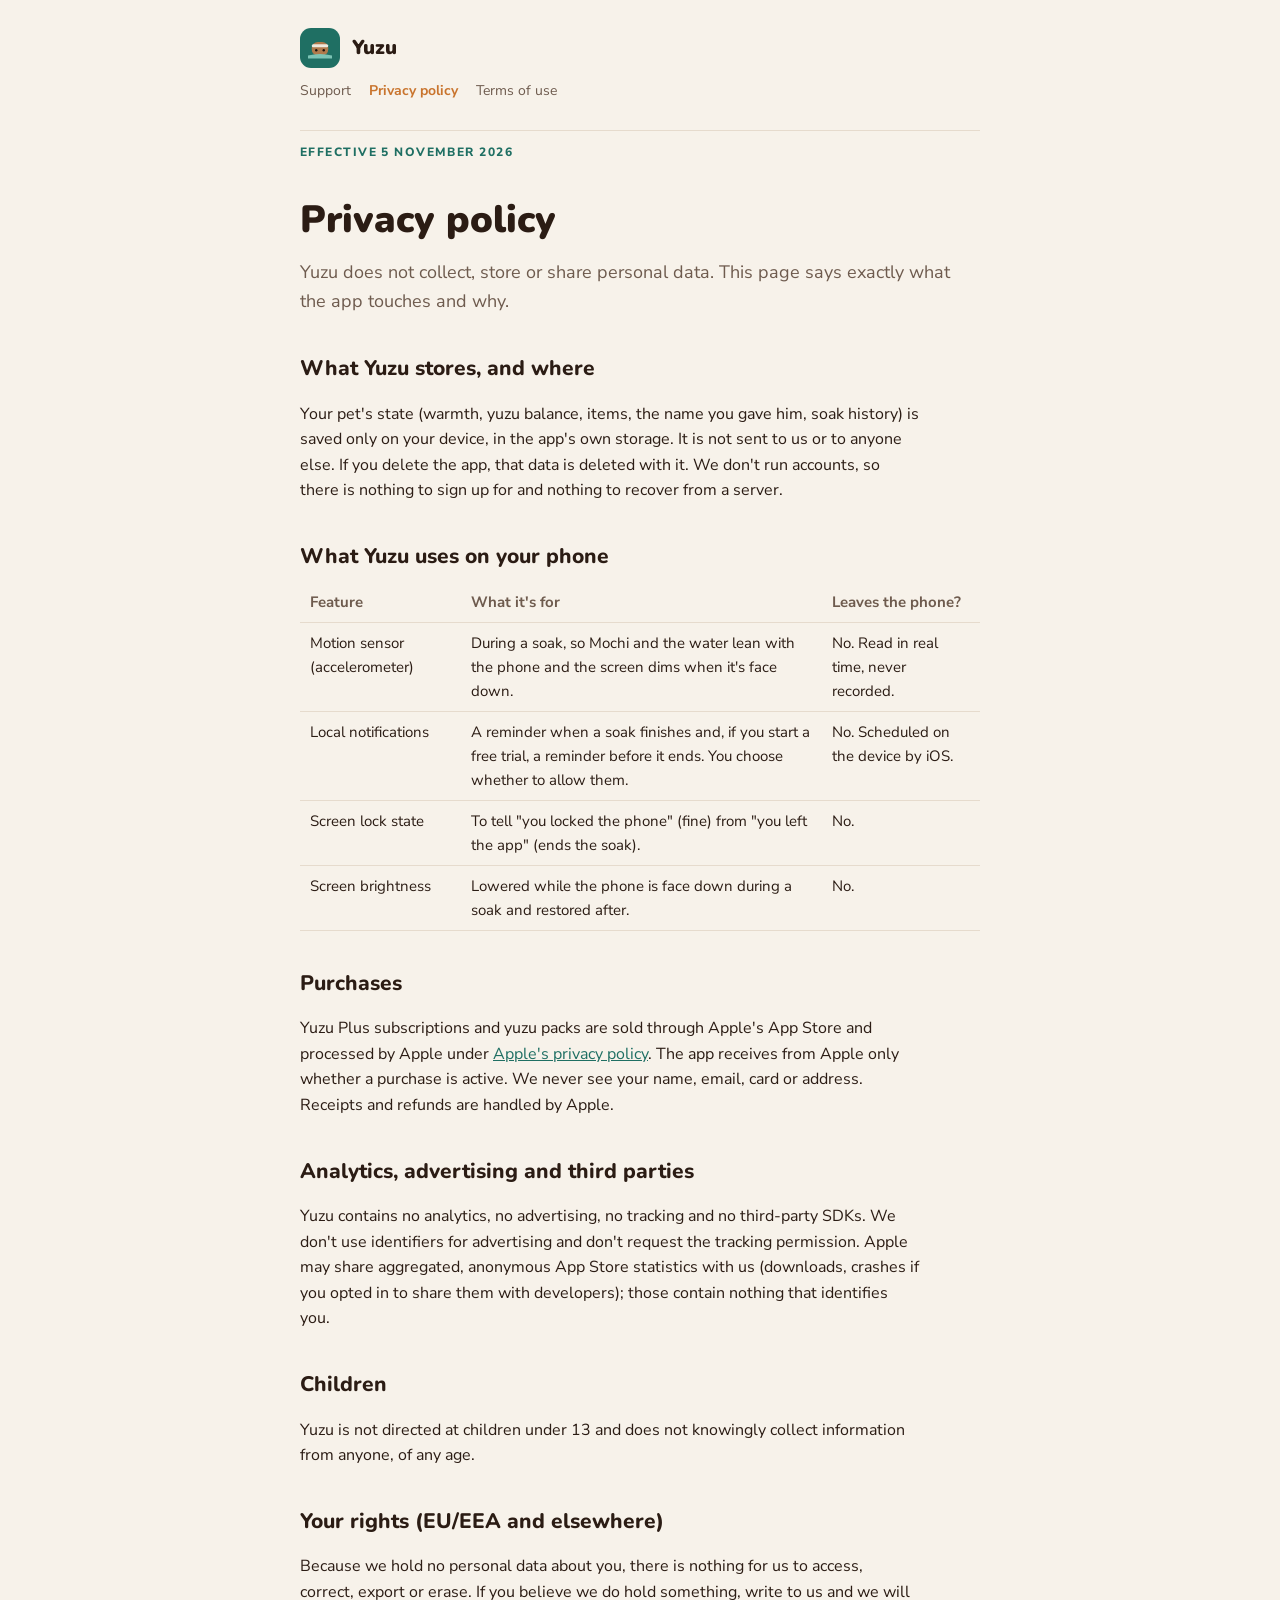
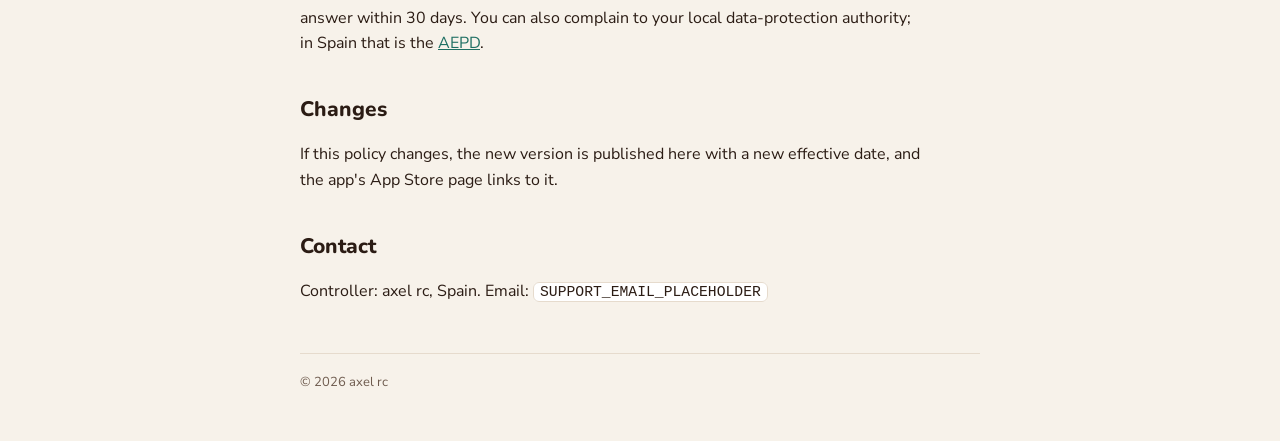
==== privacy.html @ e69462a7 "Yuzu support site: support, privacy policy, terms of use Co-Authored-By: Claude Fable 5.1 <noreply@a" ====
<!doctype html><html lang="en"><head><meta charset="utf-8"><meta name="viewport" content="width=device-width,initial-scale=1,viewport-fit=cover"><title>Yuzu Privacy Policy</title><link rel="stylesheet" href="https://fonts.googleapis.com/css2?family=Nunito:wght@800;900&family=Nunito+Sans:wght@400;700&display=swap"><link rel="stylesheet" href="style.css"></head><body>
<main>
<header class="top"><div class="mark" aria-hidden="true"><svg viewBox="0 0 40 40"><rect x="9" y="12" width="22" height="18" rx="8" fill="#B07A4C"/><rect x="9" y="15" width="22" height="4" rx="2" fill="#EEE8DC"/><circle cx="15" cy="23" r="1.6" fill="#1A120E"/><circle cx="25" cy="23" r="1.6" fill="#1A120E"/><path d="M4 30 Q20 26 36 30 L36 34 L4 34Z" fill="#7CC4B5"/></svg></div><a href="index.html">Yuzu</a></header><nav class="sub"><a href="index.html">Support</a><a href="privacy.html" aria-current="page">Privacy policy</a><a href="terms.html">Terms of use</a></nav>
<p class="eyebrow">Effective 5 November 2026</p>
<h1>Privacy policy</h1>
<p class="lede">Yuzu does not collect, store or share personal data. This page says exactly what the app touches and why.</p>

<h2>What Yuzu stores, and where</h2>
<p>Your pet's state (warmth, yuzu balance, items, the name you gave him, soak history) is saved only on your device, in the app's own storage. It is not sent to us or to anyone else. If you delete the app, that data is deleted with it. We don't run accounts, so there is nothing to sign up for and nothing to recover from a server.</p>

<h2>What Yuzu uses on your phone</h2>
<div class="tbl"><table>
<tr><th>Feature</th><th>What it's for</th><th>Leaves the phone?</th></tr>
<tr><td>Motion sensor (accelerometer)</td><td>During a soak, so Mochi and the water lean with the phone and the screen dims when it's face down.</td><td>No. Read in real time, never recorded.</td></tr>
<tr><td>Local notifications</td><td>A reminder when a soak finishes and, if you start a free trial, a reminder before it ends. You choose whether to allow them.</td><td>No. Scheduled on the device by iOS.</td></tr>
<tr><td>Screen lock state</td><td>To tell "you locked the phone" (fine) from "you left the app" (ends the soak).</td><td>No.</td></tr>
<tr><td>Screen brightness</td><td>Lowered while the phone is face down during a soak and restored after.</td><td>No.</td></tr>
</table></div>

<h2>Purchases</h2>
<p>Yuzu Plus subscriptions and yuzu packs are sold through Apple's App Store and processed by Apple under <a href="https://www.apple.com/legal/privacy/">Apple's privacy policy</a>. The app receives from Apple only whether a purchase is active. We never see your name, email, card or address. Receipts and refunds are handled by Apple.</p>

<h2>Analytics, advertising and third parties</h2>
<p>Yuzu contains no analytics, no advertising, no tracking and no third-party SDKs. We don't use identifiers for advertising and don't request the tracking permission. Apple may share aggregated, anonymous App Store statistics with us (downloads, crashes if you opted in to share them with developers); those contain nothing that identifies you.</p>

<h2>Children</h2>
<p>Yuzu is not directed at children under 13 and does not knowingly collect information from anyone, of any age.</p>

<h2>Your rights (EU/EEA and elsewhere)</h2>
<p>Because we hold no personal data about you, there is nothing for us to access, correct, export or erase. If you believe we do hold something, write to us and we will answer within 30 days. You can also complain to your local data-protection authority; in Spain that is the <a href="https://www.aepd.es/">AEPD</a>.</p>

<h2>Changes</h2>
<p>If this policy changes, the new version is published here with a new effective date, and the app's App Store page links to it.</p>

<h2>Contact</h2>
<p>Controller: axel rc, Spain. Email: <code>SUPPORT_EMAIL_PLACEHOLDER</code></p>
<footer>© 2026 axel rc</footer>
</main></body></html>
---- style.css ----
/* Layout: one narrow reading column on a warm cedar-and-steam palette; the app's own colours, muted for text. */
:root{--bg:#F7F2EA;--bg2:#FFFFFF;--fg:#2B1C14;--muted:#6E5B4E;--line:#E6DBCD;--accent:#C9742D;--accent2:#1F6F63;--font-display:"Nunito",ui-rounded,"SF Pro Rounded",system-ui,sans-serif;--font-body:"Nunito Sans",system-ui,-apple-system,Segoe UI,sans-serif}
@media (prefers-color-scheme:dark){:root:not([data-theme="light"]){--bg:#15110E;--bg2:#1E1813;--fg:#F3EADF;--muted:#B8A696;--line:#332A23;--accent:#F0B23C;--accent2:#7CC4B5;color-scheme:dark}}
:root[data-theme="dark"]{--bg:#15110E;--bg2:#1E1813;--fg:#F3EADF;--muted:#B8A696;--line:#332A23;--accent:#F0B23C;--accent2:#7CC4B5;color-scheme:dark}
body{background:var(--bg);color:var(--fg);font-family:var(--font-body);font-size:16px;line-height:1.6;margin:0;padding-left:max(16px,env(safe-area-inset-left,0px));padding-right:max(16px,env(safe-area-inset-right,0px));padding-block:0 48px}
main{max-width:680px;margin:0 auto}
header.top{display:flex;align-items:center;gap:12px;padding-block:28px 8px}
header.top .mark{width:40px;height:40px;border-radius:11px;background:#1F6F63;display:grid;place-items:center;flex:none}
header.top .mark svg{width:30px;height:30px}
header.top a{color:var(--fg);text-decoration:none;font-family:var(--font-display);font-weight:900;font-size:20px}
nav.sub{display:flex;flex-wrap:wrap;gap:6px 18px;font-size:14px;padding-block:4px 28px;border-bottom:1px solid var(--line)}
nav.sub a{color:var(--muted);text-decoration:none}nav.sub a[aria-current]{color:var(--accent);font-weight:700}
h1{font-family:var(--font-display);font-weight:900;font-size:clamp(28px,5vw,38px);line-height:1.1;text-wrap:balance;margin:36px 0 8px}
h2{font-family:var(--font-display);font-weight:800;font-size:21px;margin:36px 0 8px;text-wrap:balance}
p,li{max-width:62ch}.lede{font-size:18px;color:var(--muted)}
.eyebrow{font-size:12px;letter-spacing:.12em;text-transform:uppercase;color:var(--accent2);font-weight:800}
a{color:var(--accent2)}
.card{background:var(--bg2);border:1px solid var(--line);border-radius:14px;padding:18px 20px;margin:18px 0}
dl{display:grid;grid-template-columns:max-content 1fr;gap:6px 18px}dt{color:var(--muted)}dd{margin:0}
@media (max-width:480px){dl{grid-template-columns:1fr}}
code{font-family:ui-monospace,SFMono-Regular,Menlo,monospace;font-size:.92em;background:var(--bg2);border:1px solid var(--line);padding:1px 6px;border-radius:6px}
footer{margin-top:48px;padding-top:18px;border-top:1px solid var(--line);color:var(--muted);font-size:13px}
.tbl{overflow-x:auto}table{border-collapse:collapse;width:100%;font-size:15px}th,td{text-align:left;padding:8px 10px;border-bottom:1px solid var(--line);vertical-align:top}th{color:var(--muted);font-weight:700}
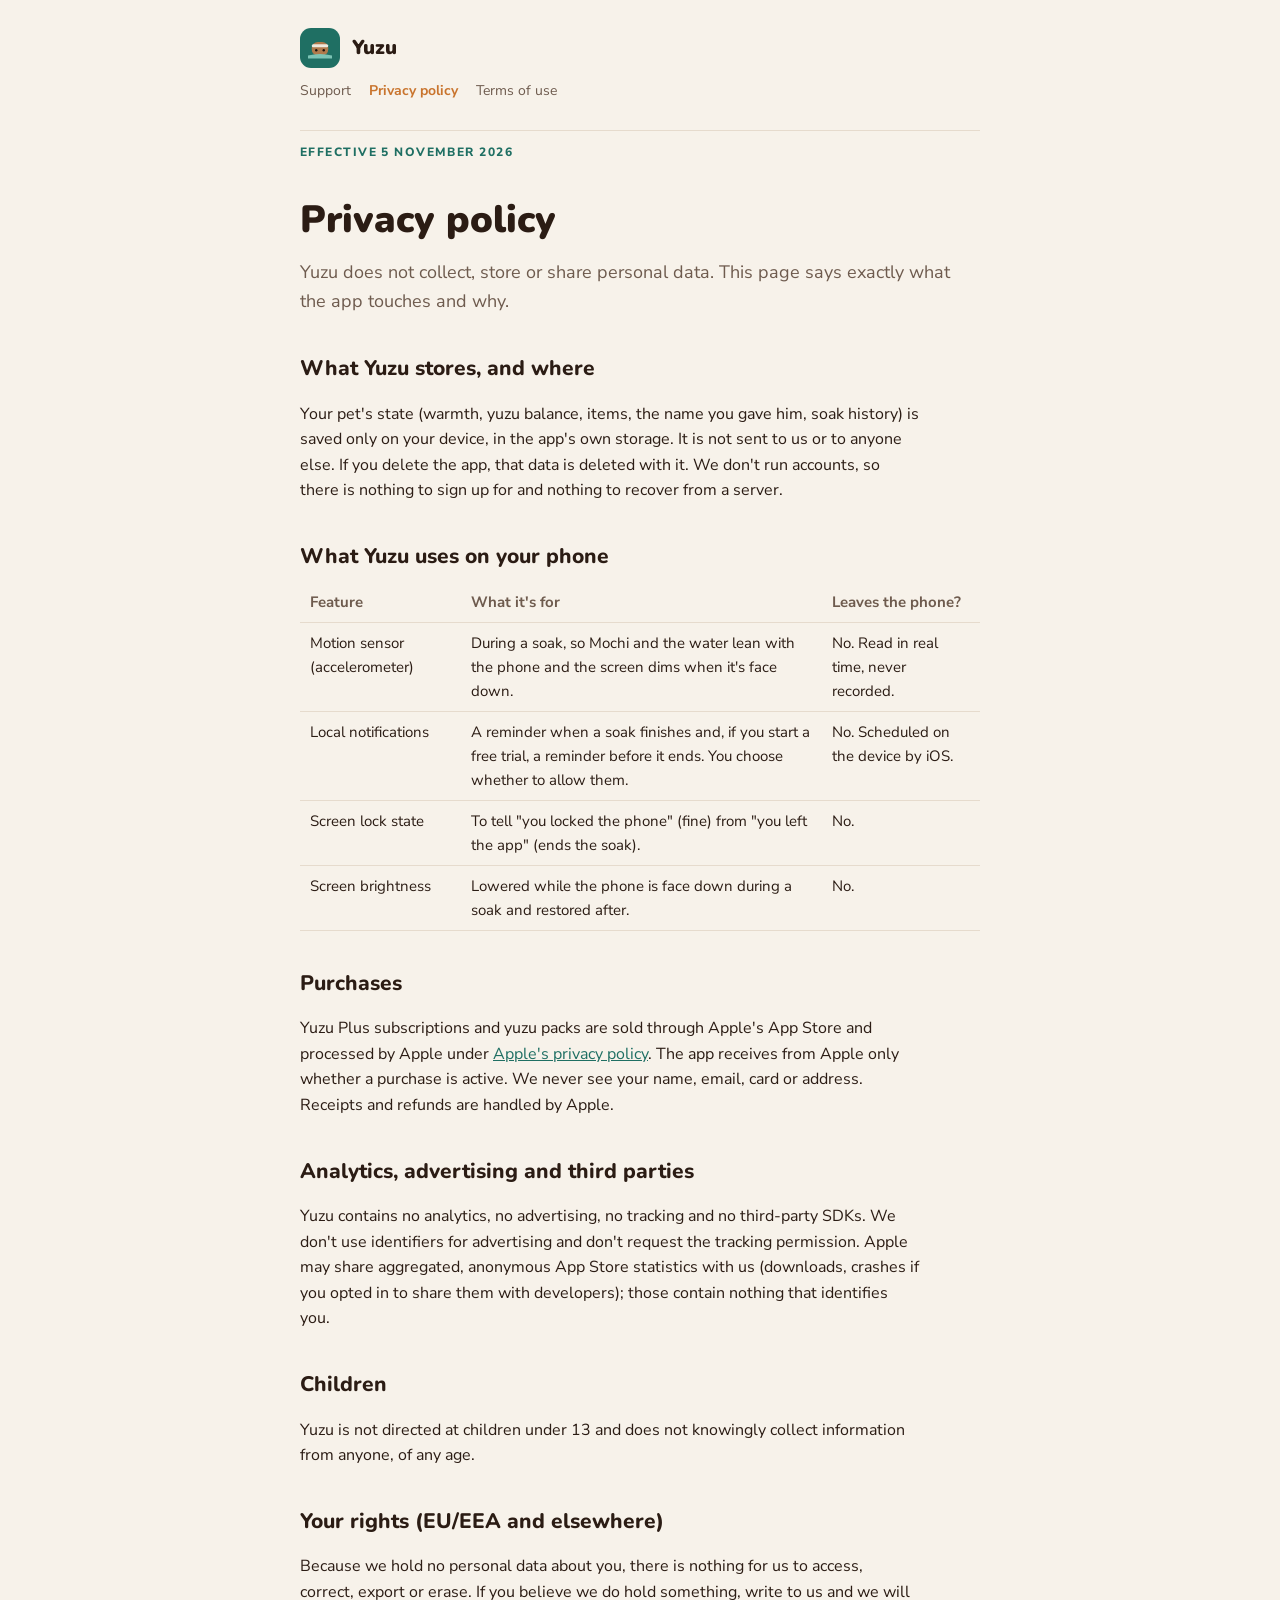
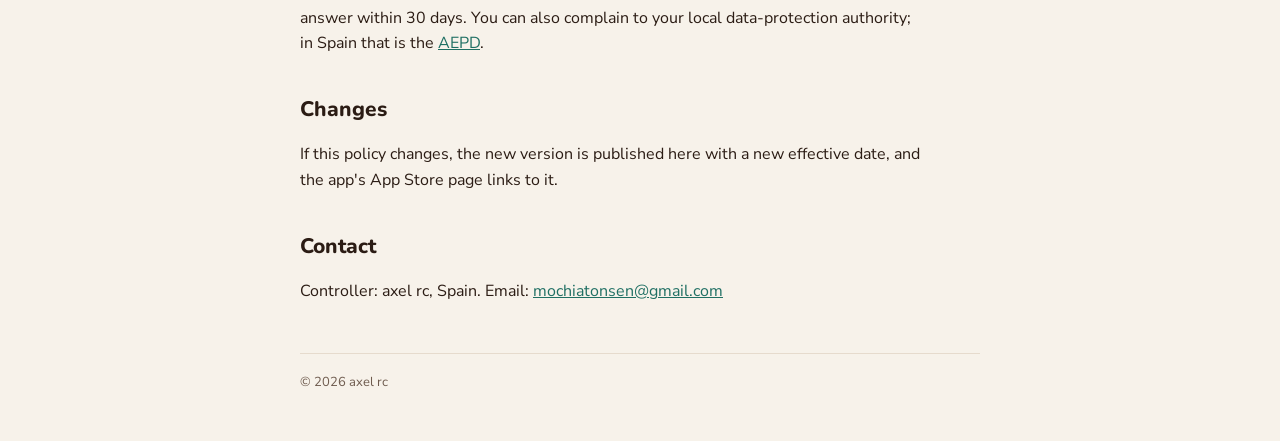
==== commit d831714d: "Support email Co-Authored-By: Claude Fable 5.1 <noreply@anthropic.com> Claude-Session: https://claud" ====
--- a/privacy.html
+++ b/privacy.html
@@ -33,6 +33,6 @@
 <p>If this policy changes, the new version is published here with a new effective date, and the app's App Store page links to it.</p>
 
 <h2>Contact</h2>
-<p>Controller: axel rc, Spain. Email: <code>SUPPORT_EMAIL_PLACEHOLDER</code></p>
+<p>Controller: axel rc, Spain. Email: <a href="mailto:mochiatonsen@gmail.com">mochiatonsen@gmail.com</a></p>
 <footer>© 2026 axel rc</footer>
 </main></body></html>
